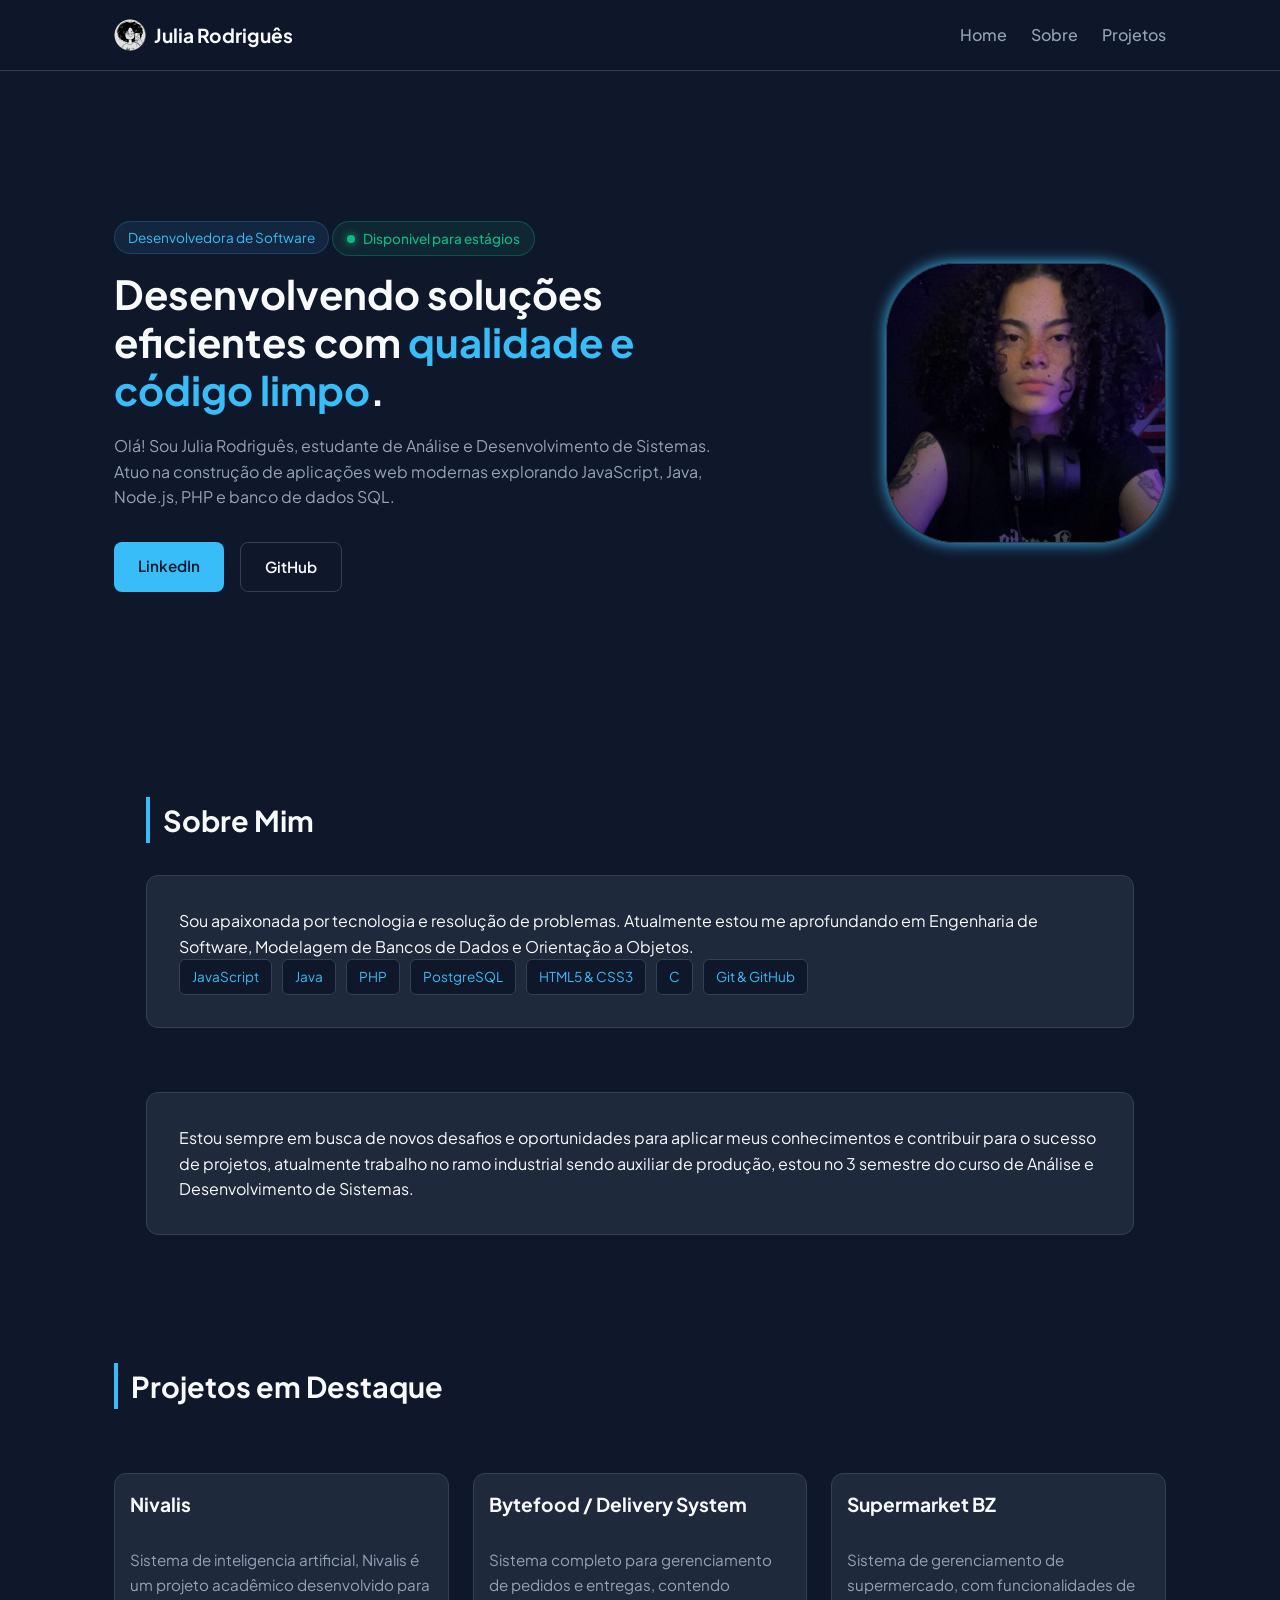
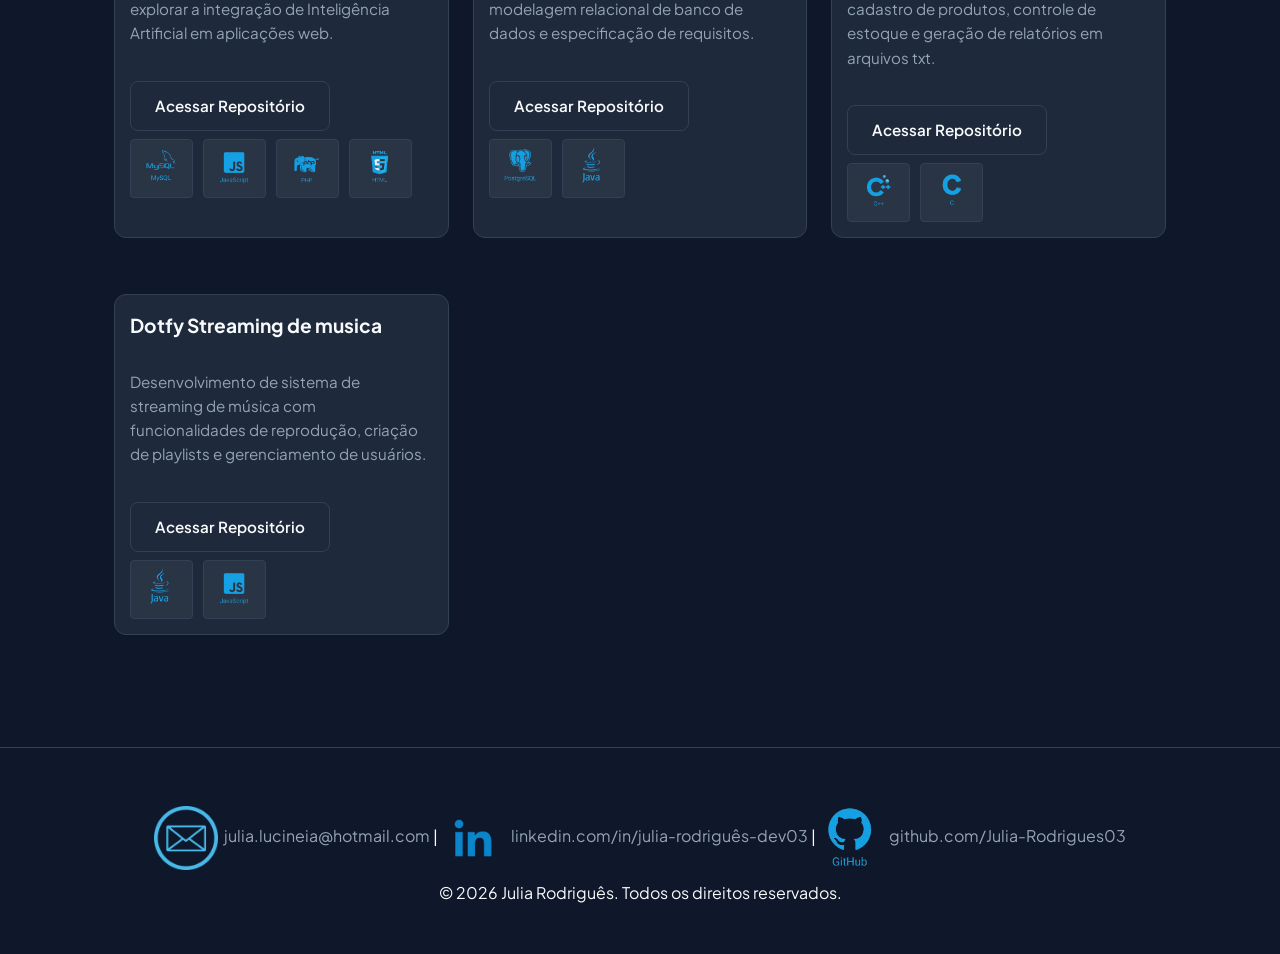
==== portifolio-main/index.html @ e66f86ba "feat: portifolio em andamento com badges, cards e footer" ====
<!DOCTYPE html>
<html lang="pt-BR">
<head>
    <meta charset="UTF-8">
    <meta name="viewport" content="width=device-width, initial-scale=1.0">
    <title>Julia Rodriguês | Desenvolvedora Software & Front-end</title>

    <!--tag de imagem no navegador-->
        <link  rel="icon" type="image/png" href="assets/favicon-32x32.png"/>
    
    <!-- Fonte Moderna (Google Fonts) -->
    <link rel="preconnect" href="https://fonts.googleapis.com">
    <link rel="preconnect" href="https://fonts.gstatic.com" crossorigin>
    <link href="https://fonts.googleapis.com/css2?family=Plus+Jakarta+Sans:wght@400;500;600;700&display=swap" rel="stylesheet">
    
    <link rel="stylesheet" href="./styles/style.css">
</head>
<body>

    <!-- Cabeçalho Fixo -->
    <header class="cabecalho">
        <nav class="cabecalho__menu">
            <a class="cabecalho__logo" href="#home">
                <img src="./assets/favicon-32x32.png" alt="Logo de Julia Rodriguês" class="logo__img">
                Julia Rodriguês
            </a>
            <div class="cabecalho__links">
                <a class="cabecalho__menu__link" href="#home">Home</a>
                <a class="cabecalho__menu__link" href="#sobre">Sobre</a>
                <a class="cabecalho__menu__link" href="#projetos">Projetos</a>
            </div>
        </nav>
    </header>

    <main>
        <!-- Hero Section -->
        <section id="home" class="hero">
            <div class="hero__conteudo">
                <span class="hero__badge">Desenvolvedora de Software</span>
                <span class="hero__badge_destaque">Disponivel para estágios</span>
                <h1 class="hero__titulo">
                    Desenvolvendo soluções eficientes com <span class="destaque">qualidade e código limpo</span>.
                </h1>
                <p class="hero__texto">
                    Olá!  Sou Julia Rodriguês, estudante de Análise e Desenvolvimento de Sistemas. Atuo na construção de aplicações web modernas explorando JavaScript, Java, Node.js, PHP e banco de dados SQL.
                </p>
                <div class="hero__acoes">
                    <a class="btn btn--primario" href="https://www.linkedin.com/in/julia-rodriguês-dev03?utm_source=share_via&utm_content=profile&utm_medium=member_ios" target="_blank" rel="noopener noreferrer">
                        LinkedIn
                    </a>
                    <a class="btn btn--secundario" href="https://github.com/Julia-Rodrigues03" target="_blank" rel="noopener noreferrer">
                        GitHub
                    </a>
                </div>
            </div>
            <div class="hero__imagem-container">
                <img class="hero__imagem" src="./assets/julia rodrigues.jpeg" alt="Foto de perfil de Julia Rodriguês">
            </div>
        </section>

        <!-- Seção Sobre Mim -->
        <section id="sobre" class="sobre">
            <h2 class="secao__titulo">Sobre Mim</h2>
            <div class="sobre__grid">
                <p class="sobre__texto">
                    Sou apaixonada por tecnologia e resolução de problemas. Atualmente estou me aprofundando em Engenharia de Software, Modelagem de Bancos de Dados e Orientação a Objetos.
                </p>
                <div class="sobre__techs">
                    <span class="tech-tag"> JavaScript</span>
                    <span class="tech-tag"> Java</span>
                    <span class="tech-tag"> PHP</span>
                    <span class="tech-tag"> PostgreSQL</span>
                    <span class="tech-tag"> HTML5 & CSS3</span>
                    <span class="tech-tag"> C</span>
                    <span class="tech-tag"> Git & GitHub</span>
                </div>
            </div>
        </section>

        <section id="sobre" class="sobre">
            <div class="sobre__grid">
                <p class="sobre__texto">
                Estou sempre em busca de novos desafios e oportunidades para aplicar meus conhecimentos e contribuir para o sucesso de projetos, atualmente trabalho no ramo industrial sendo auxiliar de produção, estou no 3 semestre do curso de Análise e Desenvolvimento de Sistemas.
                </p>
            </div>
        </section>

        <!-- Seção Projetos -->
        <section id="projetos" class="projetos">
            <h2 class="secao__titulo">Projetos em Destaque</h2>
            <div class="projetos__grid">

                <article class="card-projeto">
                    <h3 class="card-projeto__titulo">Nivalis</h3>
                    <p class="card-projeto__descricao">
                        Sistema de inteligencia artificial, Nivalis é um projeto acadêmico desenvolvido para explorar a integração de Inteligência Artificial em aplicações web.
                    </p>
                    <div class="card-projeto__tags">
                        <a class="btn btn--secundario" href="https://github.com/gabrielmramos-dev/nivalis-ai-bot" target="_blank" rel="noopener noreferrer">
                        Acessar Repositório
                    </a>
                    <div class="sobre__techs">
                        <span class="tech-tag"> <img class="icon" src="./assets/my-removebg-preview.png" alt="Ícone do MySQL"></span>
                        <span class="tech-tag"> <img class="icon" src="./assets/javascript-removebg-preview.png" alt="Ícone do JavaScript"></span>
                        <span class="tech-tag"> <img class="icon" src="./assets/php-removebg-preview.png" alt="Ícone do PHP"></span>
                        <span class="tech-tag"> <img class="icon" src="./assets/html-removebg-preview.png" alt="Ícone do HTML5"></span>
                    </div>
                </article>
                
                
                <article class="card-projeto">
                    <h3 class="card-projeto__titulo">Bytefood / Delivery System</h3>
                    <p class="card-projeto__descricao">
                        Sistema completo para gerenciamento de pedidos e entregas, contendo modelagem relacional de banco de dados e especificação de requisitos.
                    </p>
                    <div class="card-projeto__tags">
                        <a class="btn btn--secundario" href="https://github.com/Julia-Rodrigues03/bytefood" target="_blank" rel="noopener noreferrer">
                        Acessar Repositório
                    </a>
                    <div class="sobre__techs">
                        <span class="tech-tag"> <img class="icon" src="./assets/post-removebg-preview.png" alt="Ícone do PostgreSQL"></span>
                        <span class="tech-tag"> <img class="icon" src="./assets/java-removebg-preview.png" alt="Ícone do Java"></span>
                    </div>
                </div>
                </article>

                <article class="card-projeto">
                    <h3 class="card-projeto__titulo">Supermarket BZ</h3>
                    <p class="card-projeto__descricao">
                        Sistema de gerenciamento de supermercado, com funcionalidades de cadastro de produtos, controle de estoque e geração de relatórios em arquivos txt.
                    </p>
                    <div class="card-projeto__tags">
                        <a class="btn btn--secundario" href="https://github.com/Julia-Rodrigues03/Crud" target="_blank" rel="noopener noreferrer">
                        Acessar Repositório
                    </a>
                    <div class="sobre__techs">
                        <span class="tech-tag"> <img  class="icon" src="./assets/c++-removebg-preview.png" alt="Ícone do C++"></span>
                        <span class="tech-tag"> <img class="icon" src="./assets/c-removebg-preview.png" alt="Ícone do C"></span>
                    </div>
                </article>

                <article class="card-projeto">
                    <h3 class="card-projeto__titulo">Dotfy Streaming de musica</h3>
                    <p class="card-projeto__descricao">
                        Desenvolvimento de sistema de streaming de música com funcionalidades de reprodução, criação de playlists e gerenciamento de usuários.
                    </p>
                    <div class="card-projeto__tags">
                        <a class="btn btn--secundario" href="https://github.com/Julia-Rodrigues03/Dotfy" target="_blank" rel="noopener noreferrer">
                        Acessar Repositório
                    </a>
                    <div class="sobre__techs">
                        <span class="tech-tag"> <img class="icon" src="./assets/java-removebg-preview.png" alt="Ícone do Java"></span>
                        <span class="tech-tag"> <img class="icon" src="./assets/javascript-removebg-preview.png" alt="Ícone do JavaScript"></span>
                    </div>
                </article>

            </div>
        </section>
    </main>

    <footer class="rodape">
        <p> <a href="mailto:julia.lucineia@hotmail.com">
        <img  class="icon_rodape" src="./assets/email.png" alt="Ícone de Email">julia.lucineia@hotmail.com</a>
        | <a href="https://www.linkedin.com/in/julia-rodriguês-dev03?utm_source=share_via&utm_content=profile&utm_medium=member_ios" target="_blank" rel="noopener noreferrer">
        <img class="icon_rodape" src="./assets/linked.png" alt="Ícone do LinkedIn">linkedin.com/in/julia-rodriguês-dev03</a>
        |  <a href="https://github.com/Julia-Rodrigues03" target="_blank" rel="noopener noreferrer">
        <img class="icon_rodape" src="./assets/git-removebg-preview.png" alt="Ícone do GitHub">github.com/Julia-Rodrigues03</a>
        </p>
        <p>© 2026 Julia Rodriguês. Todos os direitos reservados.</p>
    </footer>

</body>
</html>
---- portifolio-main/styles/style.css ----
@import url('https://fonts.googleapis.com/css2?family=Bebas+Neue&family=DM+Serif+Text:ital@0;1&family=Jersey+15&family=Raleway:ital,wght@0,100..900;1,100..900&display=swap');

/* Reset Básico */
* {
    margin: 0;
    padding: 0;
    box-sizing: border-box;
}

:root {
    --bg-color: #0f172a;
    --card-bg: #1e293b;
    --text-primary: #f8fafc;
    --text-secondary: #94a3b8;
    --accent-color: #38bdf8;
    --border-color: #334155;
    --font-main: 'Plus Jakarta Sans', sans-serif;
}

html {
    scroll-behavior: smooth;
}

body {
    background-color: var(--bg-color);
    color: var(--text-primary);
    font-family: var(--font-main);
    line-height: 1.6;
}

/* Header Limpo */
.cabecalho {
    position: fixed;
    top: 0;
    width: 100%;
    background-color: rgba(15, 23, 42, 0.85);
    backdrop-filter: blur(12px);
    border-bottom: 1px solid var(--border-color);
    z-index: 100;
}

.cabecalho__menu {
    max-width: 1100px;
    margin: 0 auto;
    display: flex;
    justify-content: space-between;
    align-items: center;
    padding: 1.2rem 1.5rem;
}

.cabecalho__logo {
    display: flex;
    align-items: center;
    gap: 8px;
    font-weight: 700;
    font-size: 1.2rem;
    color: var(--text-primary);
    text-decoration: none;
}

.logo__img {
    width: 32px;
    height: 32px;
    border-radius: 50%;
}

.cabecalho__links {
    display: flex;
    gap: 1.5rem;
}

.cabecalho__menu__link {
    color: var(--text-secondary);
    text-decoration: none;
    font-weight: 500;
    transition: color 0.2s ease;
}

.cabecalho__menu__link:hover {
    color: var(--accent-color);
}

/* Main Content Layout */
main {
    max-width: 1100px;
    margin: 0 auto;
    padding: 0 1.5rem;
}

section {
    padding: 6rem 0 3rem 0;
}

.secao__titulo {
    font-size: 1.8rem;
    margin-bottom: 2rem;
    border-left: 4px solid var(--accent-color);
    padding-left: 0.8rem;
}

/* Hero Section */
.hero {
    display: flex;
    align-items: center;
    justify-content: space-between;
    gap: 3rem;
    min-height: 85vh;
}

.hero__conteudo {
    max-width: 600px;
}

.hero__badge {
    display: inline-block;
    padding: 0.3rem 0.8rem;
    background-color: rgba(56, 189, 248, 0.1);
    color: var(--accent-color);
    border: 1px solid rgba(56, 189, 248, 0.2);
    border-radius: 20px;
    font-size: 0.85rem;
    margin-bottom: 1rem;
}

.hero__badge_destaque {
    display: inline-flex;
    align-items: center;
    gap: 8px;
    background-color: rgba(16, 185, 129, 0.1); /* Verde transparente */
    color: #10B981;                            /* Verde vibrante */
    border: 1px solid rgba(16, 185, 129, 0.3);
    padding: 6px 14px;
    border-radius: 20px;
    font-size: 0.85rem;
    font-weight: 500;
}

.hero__badge_destaque::before {
    content: '';
    width: 8px;
    height: 8px;
    background-color: #10B981;
    border-radius: 50%;
    box-shadow: 0 0 8px #10B981; /* Efeito de brilho */
}

.hero__titulo {
    font-size: 2.5rem;
    font-weight: 700;
    line-height: 1.2;
    margin-bottom: 1.2rem;
}

.destaque {
    color: var(--accent-color);
}

.hero__texto {
    color: var(--text-secondary);
    margin-bottom: 2rem;
}

.hero__acoes {
    display: flex;
    gap: 1rem;
}

/* Botões Modernos */
.btn {
    padding: 0.75rem 1.5rem;
    border-radius: 8px;
    text-decoration: none;
    font-weight: 600;
    font-size: 0.95rem;
    transition: all 0.2s ease;
}

.btn--primario {
    background-color: var(--accent-color);
    color: #0f172a;
}

.btn--primario:hover {
    opacity: 0.9;
    transform: translateY(-2px);
}

.btn--secundario {
    background-color: transparent;
    color: var(--text-primary);
    border: 1px solid var(--border-color);
}

.btn--secundario:hover {
    border-color: var(--text-secondary);
    transform: translateY(-2px);
}

.hero__imagem-container {
    flex-shrink: 0;
}

.hero__imagem {
    width: 280px;
    height: 280px;
    object-fit: cover;
    border-radius: 25%;
    border: 1px solid var(--border-color);
    box-shadow: 0 0 15px rgba(56, 189, 248, 1);
}

/* Cards e Seção Sobre */
.sobre
    {
        margin-top: 0;
        width: 100%;
        padding: 2rem;
    }

.sobre__grid {
    background-color: var(--card-bg);
    padding: 2rem;
    border-radius: 12px;
    border: 1px solid var(--border-color);
}

.sobre__techs {
    display: flex;
    flex-direction: row;
    flex-wrap: wrap;
    align-items: center;
    gap: 10px;
    
}
.icon {
    /* align-items: center;
    justify-content: center; */
    width: 45px;
    height: 45px;
    object-fit: contain;
}

.tech-tag {
    display: inline-flex;
    align-items: center;
    justify-content: center;
    background-color: var(--bg-color);
    color: var(--accent-color);
    border: 1px solid var(--border-color);
    padding: 0.3rem 0.8rem;
    border-radius: 6px;
    font-size: 0.85rem;
}

/* Cards de Projetos */
.projetos__grid {
    display: grid;
    grid-template-columns: repeat(auto-fit, minmax(300px, 1fr));
    gap: 1.5rem;
}

.card-projeto {
    margin-top: 2rem;
    display: flex;
    flex-direction: column;
    gap: 16px;
    background-color: var(--card-bg);
    border: 1px solid var(--border-color);
    padding-inline: 15px;
    padding-block: 15px;
    border-radius: 12px;
    transition: transform 0.2s ease, border-color 0.2s ease;
}

.card-projeto:hover {
    transform: translateY(-4px);
    border-color: var(--accent-color);
}

.card-projeto__titulo {
    margin-bottom: 0.8rem;
    font-size: 1.2rem;
}

.card-projeto__descricao {
    color: var(--text-secondary);
    font-size: 0.95rem;
    margin-bottom: 1.2rem;
}

.card-projeto__tags {
    display: flex;
    flex-direction: wrap;
    align-items: center;
    gap: 0.5rem;
    flex-wrap: wrap;
}

.card-projeto__tags span {
    font-size: 0.75rem;
    color: var(--text-secondary);
    background-color: rgba(255, 255, 255, 0.05);
    padding: 0.2rem 0.5rem;
    border-radius: 4px;
}
.tech-tag {
    display: inline-block;
    align-items: center;
    justify-content: center;
    width: fit-content;
    background-color: var(--bg-color);
    color: var(--accent-color);
    border: 1px solid var(--border-color);
    padding: 6px 12px;
    white-space: nowrap;
    border-radius: 6px;
    font-size: 0.85rem;
}

/* Rodapé */
.rodape {
    text-align: center;
    padding: 3rem 0;
    border-top: 1px solid var(--border-color);
    margin-top: 4rem;
    font-size: 0.rem;
}

.rodape a {
    color: var(--text-secondary, #a0aec0);
    text-decoration: none;
    transition: color 0.2s ease, transform 0.2s ease;
}

.rodape a:hover{
    color: var(--text-color, #38bdf8);
    text-decoration: underline;
    
}

.rodape a:hover img {
    transform: scale(1.1);       /* Aumenta o ícone levemente (10%) */
    transition: transform 0.2s ease;
}

.icon_rodape {
    width: 5%;
    height: 5;
    margin-right: 6px;
    vertical-align: middle;
}

/* Responsividade Básica */
@media (max-width: 768px) {
    .hero {
        margin-top: auto;
        flex-direction: column-reverse;
        text-align: center;
        justify-content: center;
        padding-top: 1px;
    }

    .hero__acoes {
        justify-content: center;
    }

    .hero__imagem {
        width: 200px;
        height: 200px;
    }
}
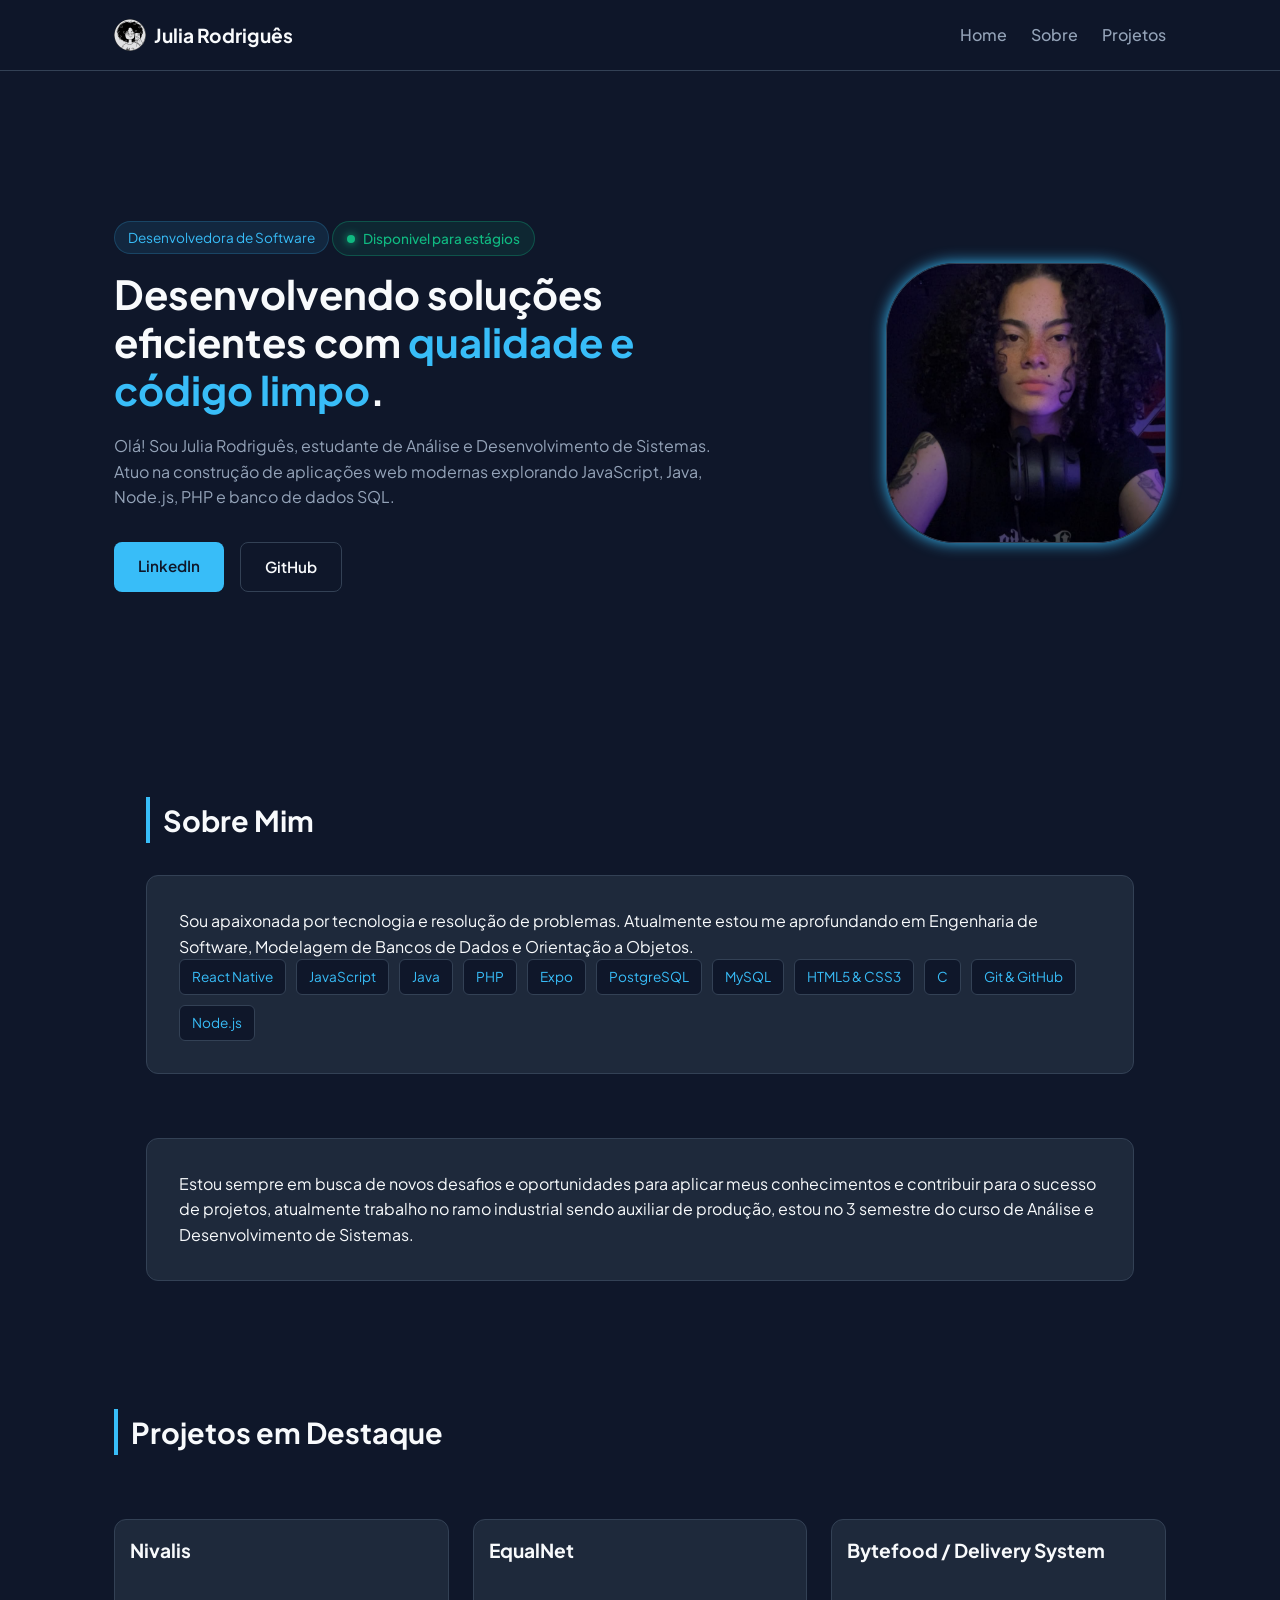
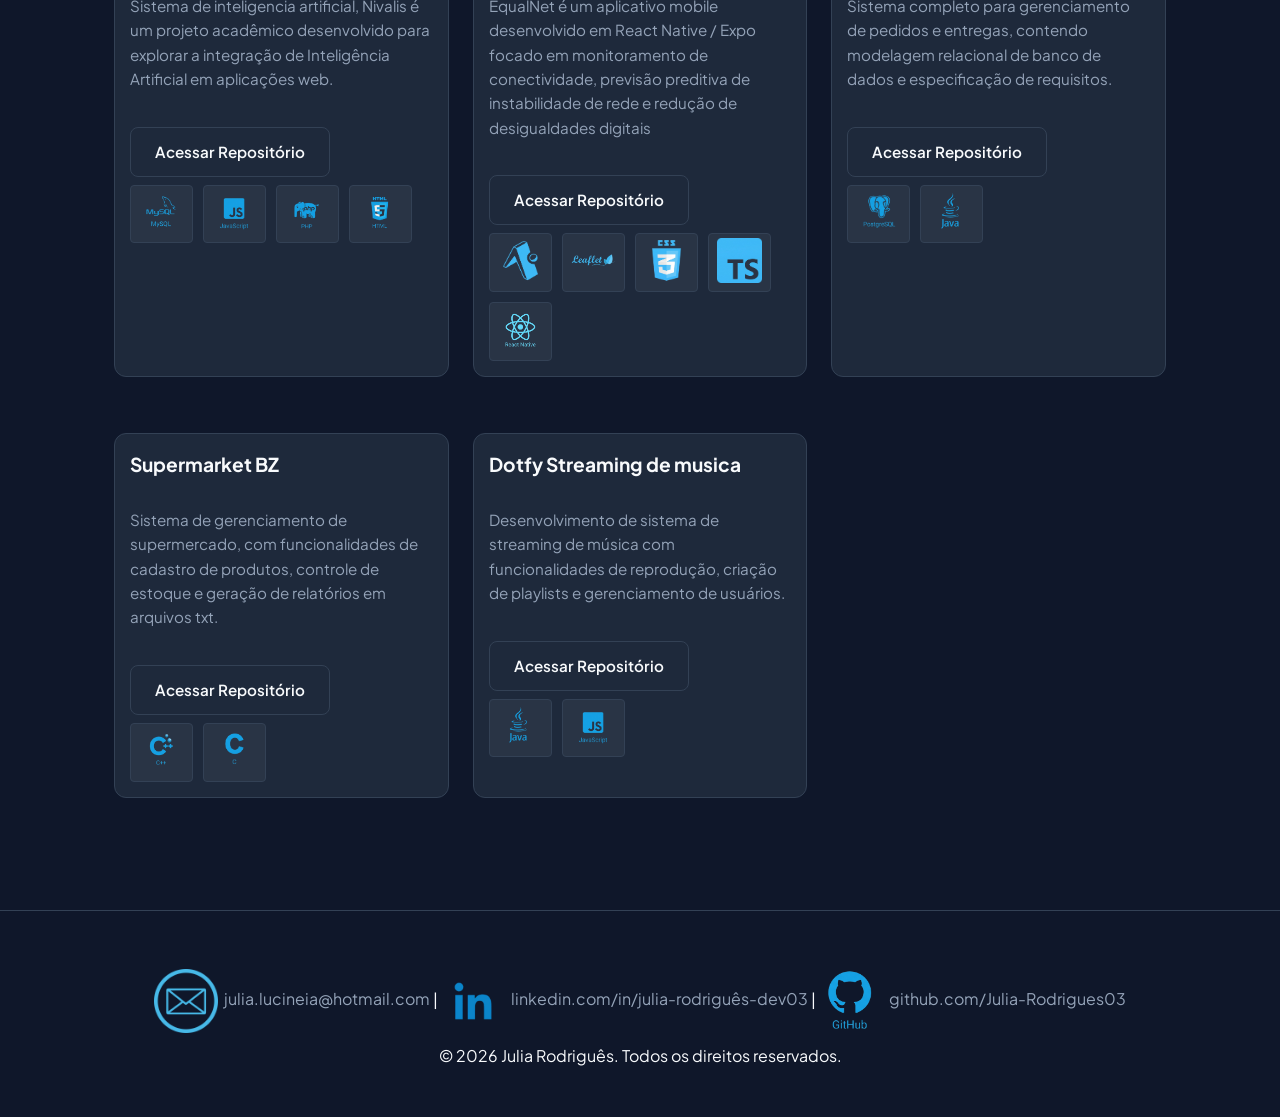
==== commit f27a9fc5: "feat:atualiza o index e adiciona o assets" ====
--- a/portifolio-main/index.html
+++ b/portifolio-main/index.html
@@ -66,13 +66,17 @@
                     Sou apaixonada por tecnologia e resolução de problemas. Atualmente estou me aprofundando em Engenharia de Software, Modelagem de Bancos de Dados e Orientação a Objetos.
                 </p>
                 <div class="sobre__techs">
+                    <span class="tech-tag"> React Native</span>
                     <span class="tech-tag"> JavaScript</span>
                     <span class="tech-tag"> Java</span>
                     <span class="tech-tag"> PHP</span>
+                    <span class="tech-tag"> Expo</span>
                     <span class="tech-tag"> PostgreSQL</span>
+                    <span class="tech-tag"> MySQL</span>
                     <span class="tech-tag"> HTML5 & CSS3</span>
                     <span class="tech-tag"> C</span>
                     <span class="tech-tag"> Git & GitHub</span>
+                    <span class="tech-tag"> Node.js</span>
                 </div>
             </div>
         </section>
@@ -104,6 +108,24 @@
                         <span class="tech-tag"> <img class="icon" src="./assets/javascript-removebg-preview.png" alt="Ícone do JavaScript"></span>
                         <span class="tech-tag"> <img class="icon" src="./assets/php-removebg-preview.png" alt="Ícone do PHP"></span>
                         <span class="tech-tag"> <img class="icon" src="./assets/html-removebg-preview.png" alt="Ícone do HTML5"></span>
+                    </div>
+                </article>
+                
+                <article class="card-projeto">
+                    <h3 class="card-projeto__titulo">EqualNet</h3>
+                    <p class="card-projeto__descricao">
+                        EqualNet é um aplicativo mobile desenvolvido em React Native / Expo focado em monitoramento de conectividade, previsão preditiva de instabilidade de rede e redução de desigualdades digitais
+                    </p>
+                    <div class="card-projeto__tags">
+                        <a class="btn btn--secundario" href="https://github.com/Julia-Rodrigues03/EqualNet-APP" target="_blank" rel="noopener noreferrer">
+                        Acessar Repositório
+                    </a>
+                    <div class="sobre__techs">
+                        <span class="tech-tag"> <img class="icon" src="./assets/expo-removebg-preview.png" alt="Ícone do Expo"></span>
+                        <span class="tech-tag"> <img class="icon" src="./assets/leaf-removebg-preview.png" alt="Ícone do Leafleat"></span>
+                        <span class="tech-tag"> <img class="icon" src="./assets/css-removebg-preview.png" alt="Ícone do CSS3"></span>
+                        <span class="tech-tag"> <img class="icon" src="./assets/ts-removebg-preview (2).png" alt="Ícone do TypeScript"></span>
+                        <span class="tech-tag"> <img class="icon" src="./assets/react-removebg-preview.png" alt="Ícone do React Native"></span>
                     </div>
                 </article>
                 
